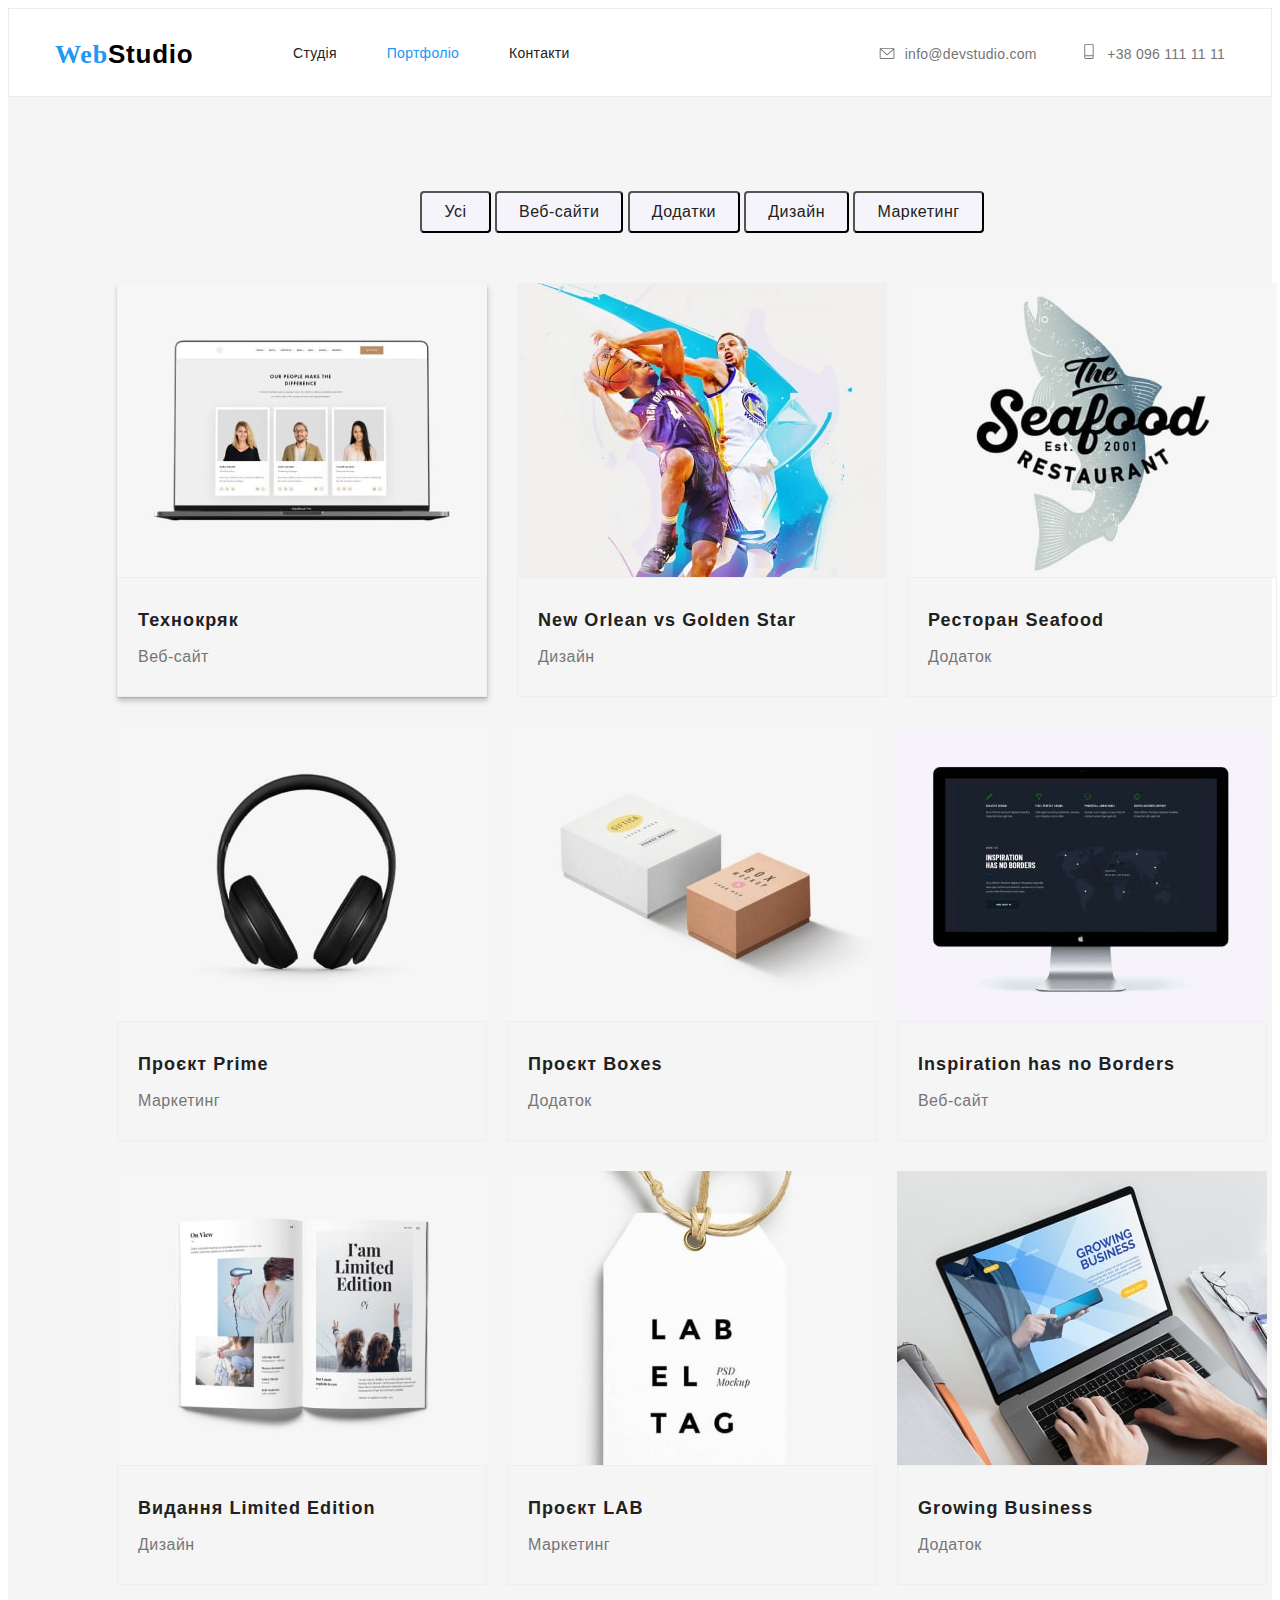
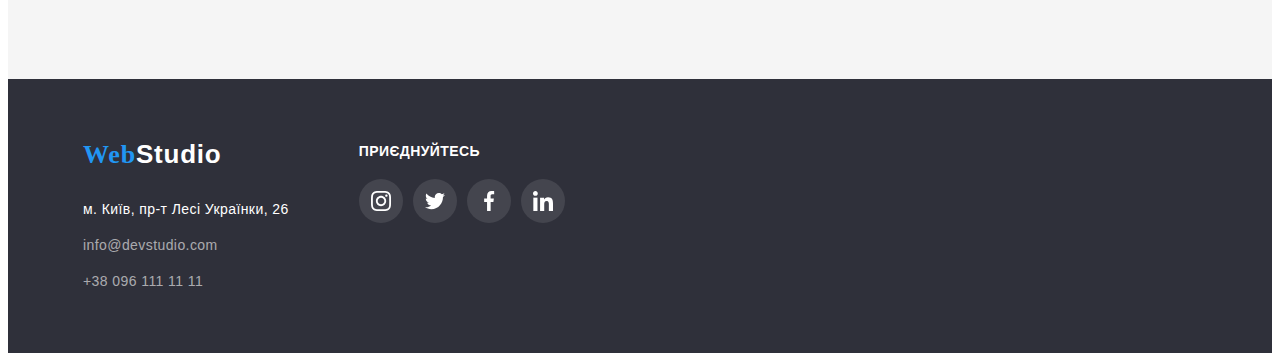
==== portfolio.html @ 47ec15b7 "finish-mod-4" ====
<!DOCTYPE html>
<html lang="en">
<head>
    <meta charset="UTF-8">
    <meta http-equiv="X-UA-Compatible" content="IE=edge">
    <meta name="viewport" content="width=device-width, initial-scale=1.0">
    <title>Portfolio</title>
    <link rel="stylesheet" href="./css/style.css">
</head>
<body>
    <header class="header">
        <div class="container">
    <a href="./studio.html" class="header-logo">
        <h1><span class="logo">Web</span><span class="logo-header">Studio</span></h1>
    </a>
    <nav class="header-nav">
        <ul class="header-list list">
            <li><a href="./studio.html" class="header-links link">Студія</a></li>
            <li><a href="./portfolio.html" class="header-link link">Портфоліо</a></li>
            <li><a href="./contacts.html" class="header-links link">Контакти</a></li>
        </ul>
    </nav>
        <div class="header-contact">
          <a href="mailto:info@devstudio.com" class="header-mail link"><svg weight="16" height="12" class="header-icons"><use href="./img/icons.svg#icon-envelope-hover"></use></svg>info@devstudio.com</a>
          <a href="tel:+380961111111" class="header-tel link"><svg weight="10" height="16" class="header-icons"><use href="./img/icons.svg#icon-Vector-4"></use></svg>+38 096 111 11 11</a>
        </div>
    </div>
 </header>

<main>
    <section class="main">
        <div class="container">
        <ul class="main-list list">
            <button type="button" class="main-button link">Усі</button>
            <button type="button" class="main-button link">Веб-сайти</button>
            <button type="button" class="main-button link">Додатки</button>
            <button type="button" class="main-button link">Дизайн</button>
            <button type="button" class="main-button link">Маркетинг</button>
        </ul>
        <ul class="list-main list">
            <li class="item">
                <img src="./img/all_img_1.jpg" alt="all image">
                <div class="item-text">
                <p class="title">Технокряк</p>
                <p class="subtitle">Веб-сайт</p>
                </div>
            </li>
            <li class="item">
                <img src="./img/all_img_2.jpg" alt="all image">
                <div class="item-text">
                <p class="title">New Orlean vs Golden Star</p>
                <p class="subtitle">Дизайн</p>
                </div>
            </li>
            <li class="item">
                <img src="./img/all_img_3.jpg" alt="all image">
                <div class="item-text">
                <p class="title">Ресторан Seafood</p>
                <p class="subtitle">Додаток</p>
                </div>
            </li>
            <li class="item">
                <img src="./img/all_img_4.jpg" alt="all image">
                <div class="item-text">
                <p class="title">Проєкт Prime</p>
                <p class="subtitle">Маркетинг</p>
                </div>
            </li>
            <li class="item">
                <img src="./img/all_img_5.jpg" alt="all image">
                <div class="item-text">
                <p class="title">Проєкт Boxes</p>
                <p class="subtitle">Додаток</p>
                </div>
            </li>
            <li class="item">
                <img src="./img/all_img_6.jpg" alt="all image">
                <div class="item-text">
                <p class="title">Inspiration has no Borders</p>
                <p class="subtitle">Веб-сайт</p>
                </div>
            </li>
            <li class="item">
                <img src="./img/all_img_7.jpg" alt="all image">
                <div class="item-text">
                <p class="title">Видання Limited Edition</p>
                <p class="subtitle">Дизайн</p>
                </div>
            </li>
            <li class="item">
                <img src="./img/all_img_8.jpg" alt="all image">
                <div class="item-text">
                <p class="title">Проєкт LAB</p>
                <p class="subtitle">Маркетинг</p>
                </div>
            </li>
            <li class="item">
                <img src="./img/all_img_9.jpg" alt="all image">
                <div class="item-text">
                <p class="title">Growing Business</p>
                <p class="subtitle">Додаток</p>
                </div>
            </li>
        </ul>
        </div>
    </section>
</main>
    
    <footer>
        <section class="footer">
            <div class="container">
        <h4>
            <span class="logo">Web</span><span class="footer-logo">Studio</span>
        </h4>
        <address class="address">
            <ul class="footer-list list">
                <li class="maps"><a href="https://goo.gl/maps/BGoxk5Z8TYpSF4ss9" style="text-decoration: none; color: white;" target="_blank" rel="noopener noreferrer nofollow">м. Київ, пр-т Лесі Українки, 26</a></li>
                <li class="mail "><a href="mailto:info@devstudio.com" style="text-decoration: none; color: rgba(255, 255, 255, 0.6);">info@devstudio.com</a></li>
                <li class="tel "><a href="tel:+380961111111" style="text-decoration: none; color: rgba(255, 255, 255, 0.6);">+38 096 111 11 11</a></li>
            </ul>
            <div class="footer-soc-list">
              <p class="footer-text">приєднуйтесь</p>
              <ul class="soc-list list">
                <li class="soc-item">
                  <a href="#" class="soc-link">
                    <svg weight="20" height="20" class="footer-soc-icons"><use href="./img/icons.svg#icon-instagram"></use></svg></a>
                </li>
                <li class="soc-item">
                  <a href="#" class="soc-link">
                    <svg weight="20" height="20" class="footer-soc-icons"><use href="./img/icons.svg#icon-twitter-1"></use></svg></a>
                </li>
                <li class="soc-item">
                  <a href="#" class="soc-link">
                    <svg weight="20" height="20" class="footer-soc-icons"><use href="./img/icons.svg#icon-facebook-1"></use></svg></a>
                </li>
                <li class="soc-item">
                  <a href="#" class="soc-link">
                    <svg weight="20" height="20" class="footer-soc-icons"><use href="./img/icons.svg#icon-linkedin-1"></use></svg></a>
                </li>
              </ul>
            </div>
        </address>
        </div>
        </section>
    </footer>
</body>
</html>
---- css/style.css ----
:root {
  --main-color: #ccc;

  --accent-color: #2196f3;

  --main-margin: 30px;
}
p,
h1,
h2,
h3,
h4,
h5,
h6 {
  margin: 0;
}
ul {
  margin: 0;
  padding-left: 0;
}
button {
  cursor: pointer;
}
img {
  display: block;
}

body {
  font-family: "Roboto", sans-serif;
  color: #212121;
}

.container {
  width: 1170px;
  padding: 0 15px;
  margin: 0 auto;
}

.link {
  text-decoration: none;
}
.list {
  list-style: none;
}
/*------------HEADER------------*/
.header {
  border: 1px solid #ececec;
}
header .container {
  display: flex;
  align-items: center;
}
.header-contact {
  margin-left: auto;
}
.header-list {
  display: flex;
}
.header-logo {
  width: 145px;
  margin: 25px 93px 25px 0;
  text-decoration: none;
}
.logo {
  font-family: "Raleway";
  font-style: normal;
  font-weight: 700;
  font-size: 26px;
  line-height: calc(31 / 26);
  letter-spacing: 0.03em;
  color: #2196f3;
}
.logo-header {
  font-family: "Raleway", sans-serif;
  font-style: normal;
  font-weight: 700;
  font-size: 26px;
  line-height: calc(31 / 26);
  letter-spacing: 0.03em;
  color: #000;
}
.header-links {
  font-family: "Roboto", sans-serif;
  font-style: normal;
  font-weight: 500;
  font-size: 14px;
  line-height: 1.14;
  letter-spacing: 0.02em;
  color: #212121;
}
/*.header-list li + li {
  margin-left: 50px;
}*/
.header-list > li:not(:last-child) {
  margin-right: 50px;
}

.header-links:hover,
.header-links:focus {
  color: var(--accent-color);
}

.header-link {
  font-family: inherit;
  font-style: normal;
  font-weight: 500;
  font-size: 14px;
  line-height: 1.14;
  letter-spacing: 0.02em;
  color: #2196f3;
}
.header-link:hover,
.header-link:focus {
  color: var(--accent-color);
}
.header-tel {
  font-weight: 500;
  font-size: 14px;
  line-height: 1.14;
  letter-spacing: 0.02em;
  color: #757575;
}
/* .header-tel:hover,
.header-tel:focus {
  color: var(--accent-color);
} */
.header-tel:hover {
  color: var(--accent-color);
}
.header-icons {
  fill: currentColor;
}
.header-mail {
  font-weight: 500;
  font-size: 14px;
  line-height: 1.14;
  letter-spacing: 0.02em;
  color: #757575;
  margin-right: 40px;
}
/* .header-mail:hover,
.header-mail:focus {
  color: var(--accent-color);
} */
.header-mail:hover {
  color: var(--accent-color);
}
.header-icons {
  fill: currentColor;
}
.header-icons {
  margin-right: 10px;
  width: 16px;
}

/*------------HERO------------*/

.hero-container {
  padding: 200px 452px 210px 452px;
  max-width: 1600px;
  margin: 0 auto;
  background-image: linear-gradient(
      rgba(47, 48, 58, 0.4),
      rgba(47, 48, 58, 0.4)
    ),
    url(../img/hero-img.jpg);
  background-repeat: no-repeat;
  background-size: cover;
  background-position: center;
  background-color: #2f303a;
}
.hero-title {
  font-family: inherit;
  font-style: normal;
  background-color: #2f303a;
  font-weight: 900;
  font-size: 44px;
  line-height: 1.36;
  text-align: center;
  letter-spacing: 0.06em;
  text-transform: uppercase;
  background-color: transparent;
  color: #ffffff;
  margin-bottom: var(--main-margin);
}
.hero-btn {
  font-family: inherit;
  font-weight: 700;
  font-size: 16px;
  line-height: 1.87;
  display: flex;
  align-items: center;
  text-align: center;
  letter-spacing: 0.06em;
  color: #ffffff;
  background: #2196f3;
  box-shadow: 0px 4px 4px rgba(0, 0, 0, 0.15);
  border-radius: 4px;
  margin: 30px auto;
  padding: 10px 24px;
}
.hero-btn:hover,
.hero-btn:focus {
  background-color: var(--accent-color);
}
/*------------TEXT------------*/
.text {
  padding: 95px;
}
.list-text {
  display: flex;
}
.text-items {
  margin-right: var(--main-margin);
}
.text-elements {
  width: 270px;
  height: 120px;
  display: flex;
  background: #f5f4fa;
  border-radius: 4px;
  justify-content: center;
  align-items: center;
}
.text-elements:not(:last-child) {
  margin: 0 0 30px 0;
}
.text-titles {
  font-weight: 700;
  font-size: 14px;
  line-height: 1.14;
  letter-spacing: 0.03em;
  text-transform: uppercase;
  color: #212121;
  padding-bottom: 10px;
}
.text-pre-titles {
  font-weight: 400;
  font-size: 14px;
  line-height: 1.71;
  letter-spacing: 0.03em;
  color: #757575;
  max-width: 270px;
}
/*------------WORK------------*/
.work {
  padding-bottom: 94px;
}
.work-title {
  font-family: inherit;
  font-weight: 700;
  font-size: 36px;
  line-height: 1.16;
  text-align: center;
  letter-spacing: 0.03em;
  color: #212121;
  padding-bottom: 50px;
}
.work-list {
  display: flex;
}
/* .work-items {
  padding-bottom: 94px;
} */
.work-items:not(:last-child) {
  margin-right: var(--main-margin);
}
/*------------TEAM------------*/
.team {
  background-color: #f5f4fa;
  padding-bottom: 94px;
}
.team-title {
  font-family: inherit;
  font-weight: 700;
  font-size: 36px;
  line-height: 1.16;
  text-align: center;
  letter-spacing: 0.03em;
  color: #212121;
  padding: 94px 0 50px;
}
.team-list {
  display: flex;
  max-width: 1170px;
}
.team-items:not(:last-child) {
  margin-right: var(--main-margin);
}
.team-items {
  width: calc((100% - 90px) / 4);
  border: 1px solid #eeeeee;
  border-radius: 0px 0px 4px 4px;
  background: #ffffff;
  box-shadow: 0px 1px 3px rgba(0, 0, 0, 0.12), 0px 1px 1px rgba(0, 0, 0, 0.14),
    0px 2px 1px rgba(0, 0, 0, 0.2);
}
.team-subject {
  font-weight: 500;
  font-size: 16px;
  line-height: 1.18;
  text-align: center;
  letter-spacing: 0.03em;
  color: #212121;
  margin: 30px 0 10px;
}
.team-desc {
  font-weight: 400;
  font-size: 16px;
  line-height: 1.18;
  text-align: center;
  letter-spacing: 0.03em;
  color: #757575;
  margin: 10px 0 16px;
}
.team-soc-list {
  display: flex;
  justify-content: center;
  align-items: center;
}
.team-soc-item {
  width: 44px;
  height: 44px;
  margin-bottom: var(--main-margin);
}
.team-soc-item:not(:last-child) {
  margin-right: 10px;
}
.team-soc-link {
  width: 100%;
  height: 100%;
  display: flex;
  background-color: #ffffff;
  border-radius: 50%;
  justify-content: center;
  align-items: center;
  color: #afb1b8;
}
.team-soc-link:hover {
  color: var(--accent-color);
}
.team-soc-icons {
  fill: currentColor;
}
/* .team-soc-link:hover .team-soc-icons {
  fill: var(--accent-color);
} */

/* .team-soc-link:hover {
  color: var(--accent-color);
}
.team-soc-icons {
  fill: currentColor;
} */
/*------------CLIENTS------------*/
.client-text {
  font-family: inherit;
  font-weight: 700;
  font-size: 36px;
  line-height: 42px;
  text-align: center;
  letter-spacing: 0.03em;
  color: #212121;
  margin: 94px auto 50px;
}
.clients-list {
  display: flex;
  justify-content: center;
  align-items: center;
}
.clients-item {
  width: 170px;
  height: 92px;
  margin-bottom: 94px;
}
.clients-item:not(:last-child) {
  margin-right: var(--main-margin);
}
.clients-link {
  width: 100%;
  height: 100%;
  display: flex;
  border: 1px solid #afb1b8;
  border-radius: 4px;
  justify-content: center;
  align-items: center;
  color: #afb1b8;
}
.clients-link:hover {
  color: var(--accent-color);
}
.clients-icons {
  fill: currentColor;
}
/* .clients-link:hover .clients-icons {
  fill: var(--accent-color);
} */

/*------------FOOTER------------*/
.footer {
  background-color: #2f303a;
  padding: 60px;
}
.address {
  display: flex;
}
.footer-logo {
  font-family: inherit;
  font-style: normal;
  font-weight: 700;
  font-size: 26px;
  line-height: 1.19;
  letter-spacing: 0.03em;
  color: #ffffff;
}
.footer-title {
  font-family: inherit;
  font-style: normal;
  font-weight: 700;
  font-size: 26px;
  line-height: 1.19;
  letter-spacing: 0.03em;
  color: #2196f3;
}
.maps {
  font-style: normal;
  font-weight: 400;
  font-size: 14px;
  line-height: 1.71;
  letter-spacing: 0.03em;
  color: #ffffff;
  margin: 28px 0 12px;
}
.maps:hover,
.maps:focus {
  color: #2196f3;
}
.mail {
  font-style: normal;
  font-weight: 400;
  font-size: 14px;
  line-height: 1.71;
  letter-spacing: 0.03em;
  color: rgba(255, 255, 255, 0.6);
  margin-bottom: 12px;
}
.mail:hover,
.mail:focus {
  color: #2196f3;
}
.tel {
  font-style: normal;
  font-weight: 400;
  font-size: 14px;
  line-height: 1.71;
  letter-spacing: 0.03em;
  color: rgba(255, 255, 255, 0.6);
}
.tel:hover,
.tel:focus {
  color: #2196f3;
}
.footer-soc-list {
  margin-top: -27px;
  margin-left: 70px;
  width: 206px;
  height: 80px;
}
.soc-list {
  display: flex;
  justify-content: center;
  align-items: center;
}
.soc-item {
  width: 44px;
  height: 44px;
}
.soc-item:not(:last-child) {
  margin-right: 10px;
}
.soc-link {
  width: 100%;
  height: 100%;
  display: flex;
  background: rgba(255, 255, 255, 0.1);
  border-radius: 50%;
  justify-content: center;
  align-items: center;
  color: #ffffff;
}
.soc-link:hover {
  background-color: var(--accent-color);
}
.footer-soc-icons {
  fill: currentColor;
}
.footer-text {
  font-family: inherit;
  font-style: normal;
  font-weight: 700;
  font-size: 14px;
  line-height: 16px;
  letter-spacing: 0.03em;
  text-transform: uppercase;
  color: #ffffff;
  padding-bottom: 20px;
}
/*------------Portfolio------------*/
.main {
  padding: 94px;
  background: #f5f5f5;
}
.main-button {
  font-family: inherit;
  font-style: normal;
  font-weight: 500;
  font-size: 16px;
  line-height: 1.62;
  text-align: center;
  letter-spacing: 0.03em;
  color: #212121;

  padding: 6px 22px 6px 22px;
  background: #f5f4fa;
  border-radius: 4px;
}
.main-button:hover,
.main-button:focus {
  background-color: #2196f3;
  box-shadow: 0px 3px 1px rgba(0, 0, 0, 0.1),
   0px 1px 2px rgba(0, 0, 0, 0.08),
   0px 2px 2px rgba(0, 0, 0, 0.12);
}
.main-list {
  margin-bottom: 50px;
  text-align: center;
}
.list-main {
  display: flex;
  flex-wrap: wrap;
  margin-left: -30px;
  margin-bottom: -30px;
}
.item {
  width: calc((100% - 120px) / 3);
  margin-left: 30px;
  margin-bottom: 30px;
  border-bottom: 110px;
}
.item-text {
  border: 1px solid #eeeeee;
  width: 368px;
}
.item:nth-child(1) {
  width: 370px;
  box-shadow: 0px 1px 1px rgba(0, 0, 0, 0.12),
    0px 4px 4px rgba(0, 0, 0, 0.06),
    1px 4px 6px rgba(0, 0, 0, 0.16);
}
.title {
  font-weight: 700;
  font-size: 18px;
  line-height: 36px;
  letter-spacing: 0.06em;
  color: #212121;
  margin: 24px 20px 4px 20px;
  width: 368px;
}
.subtitle {
  font-weight: 400;
  font-size: 16px;
  line-height: 1.87;
  letter-spacing: 0.03em;
  color: #757575;
  margin: 4px 24px 24px 20px;
}
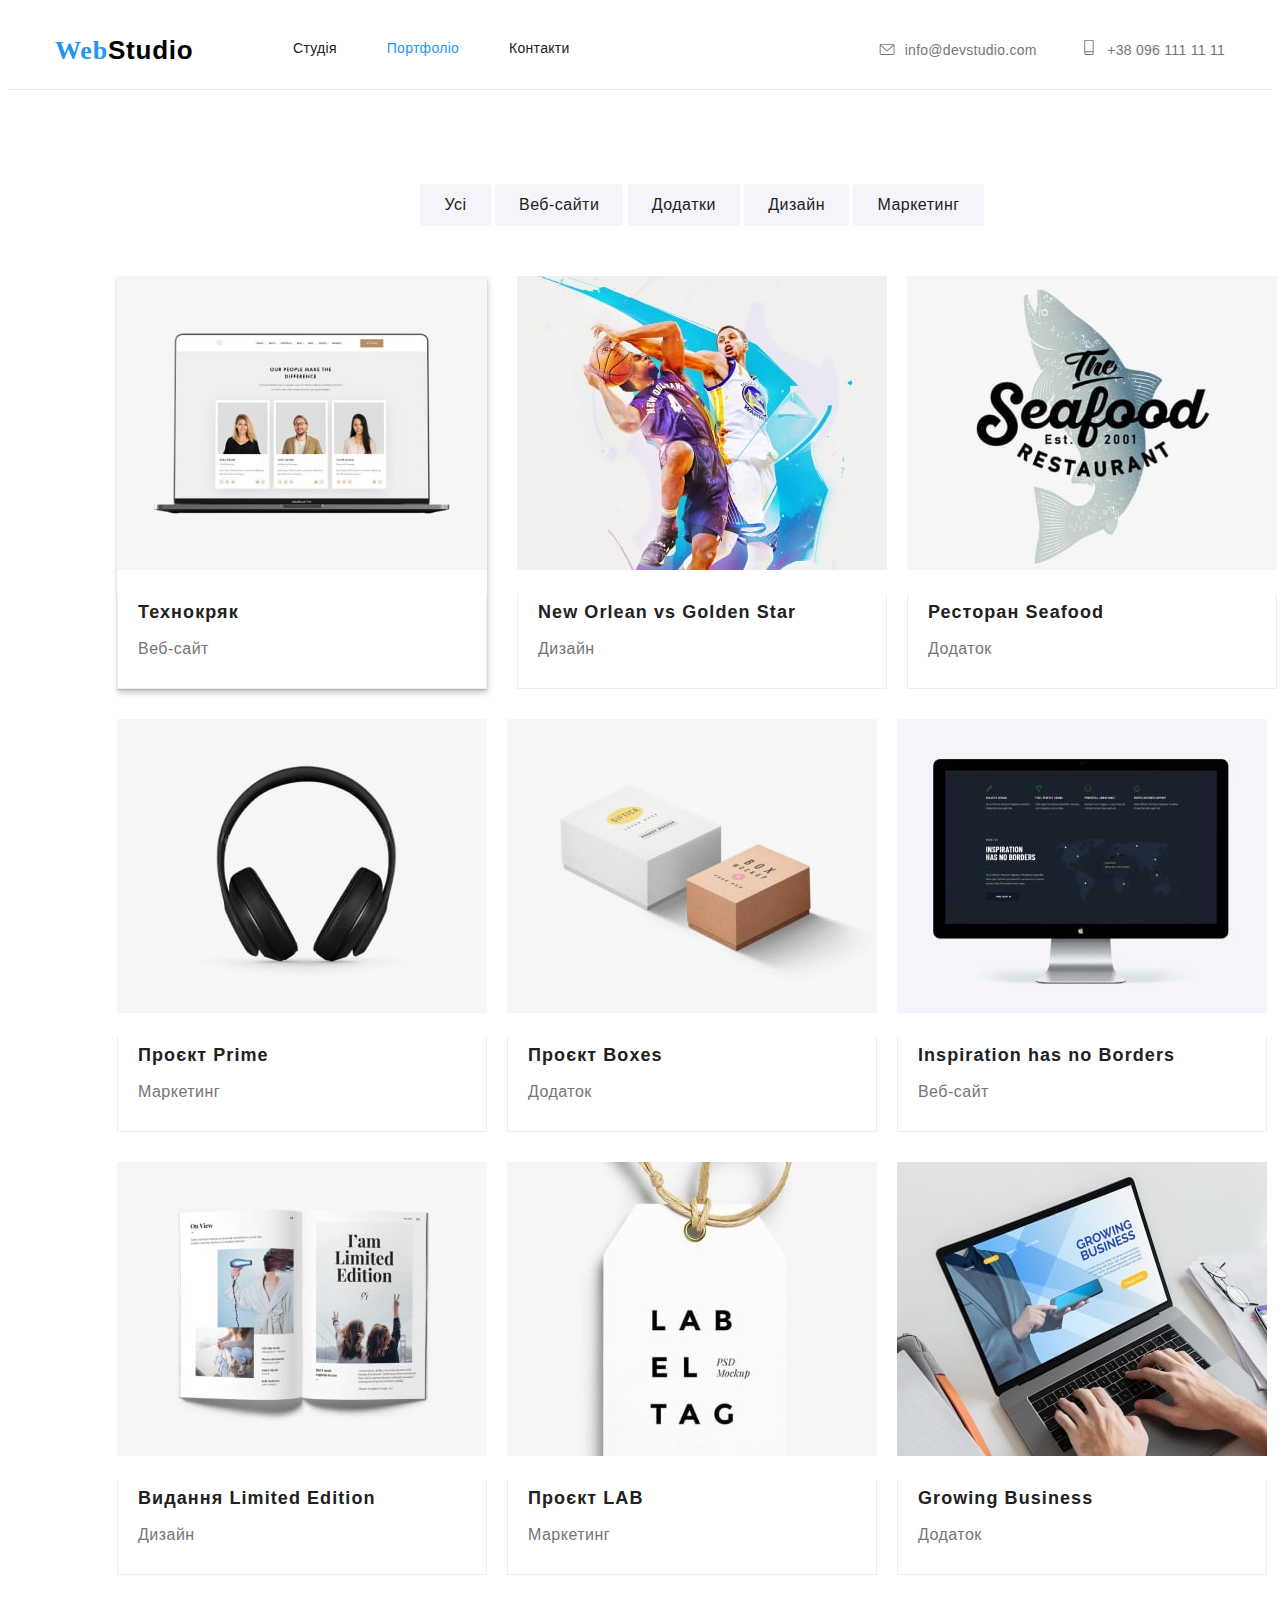
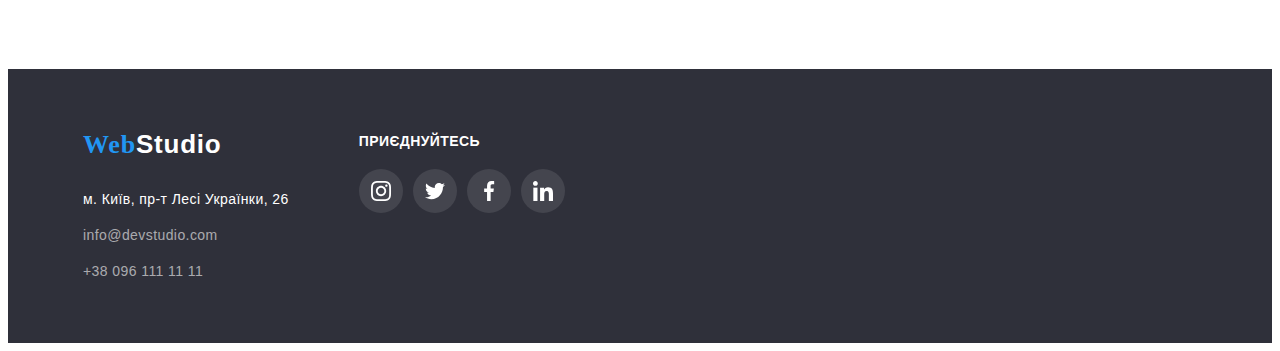
==== commit fc1a3838: "notfinish-mod-4" ====
--- a/portfolio.html
+++ b/portfolio.html
@@ -10,16 +10,16 @@
 <body>
     <header class="header">
         <div class="container">
-    <a href="./studio.html" class="header-logo">
-        <h1><span class="logo">Web</span><span class="logo-header">Studio</span></h1>
-    </a>
-    <nav class="header-nav">
-        <ul class="header-list list">
-            <li><a href="./studio.html" class="header-links link">Студія</a></li>
-            <li><a href="./portfolio.html" class="header-link link">Портфоліо</a></li>
-            <li><a href="./contacts.html" class="header-links link">Контакти</a></li>
-        </ul>
-    </nav>
+            <nav class="header-nav">
+                <a href="./studio.html" class="header-logo">
+                    <h1><span class="logo">Web</span><span class="logo-header">Studio</span></h1>
+                </a>
+                <ul class="header-list list">
+                    <li><a href="./studio.html" class="header-links link">Студія</a></li>
+                    <li><a href="./portfolio.html" class="header-link link">Портфоліо</a></li>
+                    <li><a href="./contacts.html" class="header-links link">Контакти</a></li>
+                </ul>
+            </nav>
         <div class="header-contact">
           <a href="mailto:info@devstudio.com" class="header-mail link"><svg weight="16" height="12" class="header-icons"><use href="./img/icons.svg#icon-envelope-hover"></use></svg>info@devstudio.com</a>
           <a href="tel:+380961111111" class="header-tel link"><svg weight="10" height="16" class="header-icons"><use href="./img/icons.svg#icon-Vector-4"></use></svg>+38 096 111 11 11</a>
@@ -109,9 +109,9 @@
     <footer>
         <section class="footer">
             <div class="container">
-        <h4>
-            <span class="logo">Web</span><span class="footer-logo">Studio</span>
-        </h4>
+                <a href="./studio.html" class="header-logo">
+                    <h4><span class="logo">Web</span><span class="footer-logo">Studio</span></h4>
+                </a>
         <address class="address">
             <ul class="footer-list list">
                 <li class="maps"><a href="https://goo.gl/maps/BGoxk5Z8TYpSF4ss9" style="text-decoration: none; color: white;" target="_blank" rel="noopener noreferrer nofollow">м. Київ, пр-т Лесі Українки, 26</a></li>
--- a/css/style.css
+++ b/css/style.css
@@ -44,9 +44,16 @@
 }
 /*------------HEADER------------*/
 .header {
-  border: 1px solid #ececec;
+  border-bottom: 1px;
+  border-bottom-style: solid;
+  border-color: #ececec;
+  padding: 25px 0;
 }
 header .container {
+  display: flex;
+  align-items: center;
+}
+.header-nav {
   display: flex;
   align-items: center;
 }
@@ -54,12 +61,22 @@
   margin-left: auto;
 }
 .header-list {
+  font-family: "Roboto";
+  font-style: normal;
+  font-weight: 500;
+  font-size: 14px;
+  line-height: 16px;
+  letter-spacing: 0.02em;
+  color: #212121;
   display: flex;
 }
 .header-logo {
   width: 145px;
-  margin: 25px 93px 25px 0;
+  height: 31px;
+  margin-right: 93px;
   text-decoration: none;
+  display: flex;
+  align-items: center;
 }
 .logo {
   font-family: "Raleway";
@@ -67,6 +84,7 @@
   font-weight: 700;
   font-size: 26px;
   line-height: calc(31 / 26);
+  /* identical to box height */
   letter-spacing: 0.03em;
   color: #2196f3;
 }
@@ -78,6 +96,7 @@
   line-height: calc(31 / 26);
   letter-spacing: 0.03em;
   color: #000;
+  margin-right: 93px;
 }
 .header-links {
   font-family: "Roboto", sans-serif;
@@ -101,7 +120,7 @@
 }
 
 .header-link {
-  font-family: inherit;
+  font-family: "Roboto", sans-serif;
   font-style: normal;
   font-weight: 500;
   font-size: 14px;
@@ -124,7 +143,8 @@
 .header-tel:focus {
   color: var(--accent-color);
 } */
-.header-tel:hover {
+.header-tel:hover,
+.header-tel:focus {
   color: var(--accent-color);
 }
 .header-icons {
@@ -142,7 +162,8 @@
 .header-mail:focus {
   color: var(--accent-color);
 } */
-.header-mail:hover {
+.header-mail:hover,
+.header-mail:focus {
   color: var(--accent-color);
 }
 .header-icons {
@@ -181,6 +202,8 @@
   text-transform: uppercase;
   background-color: transparent;
   color: #ffffff;
+  display: flex;
+  align-items: center;
   margin-bottom: var(--main-margin);
 }
 .hero-btn {
@@ -196,6 +219,7 @@
   background: #2196f3;
   box-shadow: 0px 4px 4px rgba(0, 0, 0, 0.15);
   border-radius: 4px;
+  border-color: transparent;
   margin: 30px auto;
   padding: 10px 24px;
 }
@@ -289,7 +313,6 @@
 }
 .team-items {
   width: calc((100% - 90px) / 4);
-  border: 1px solid #eeeeee;
   border-radius: 0px 0px 4px 4px;
   background: #ffffff;
   box-shadow: 0px 1px 3px rgba(0, 0, 0, 0.12), 0px 1px 1px rgba(0, 0, 0, 0.14),
@@ -388,6 +411,7 @@
 }
 .clients-link:hover {
   color: var(--accent-color);
+  border-color: var(--accent-color);
 }
 .clients-icons {
   fill: currentColor;
@@ -508,7 +532,6 @@
 /*------------Portfolio------------*/
 .main {
   padding: 94px;
-  background: #f5f5f5;
 }
 .main-button {
   font-family: inherit;
@@ -519,14 +542,16 @@
   text-align: center;
   letter-spacing: 0.03em;
   color: #212121;
-
   padding: 6px 22px 6px 22px;
   background: #f5f4fa;
   border-radius: 4px;
+  border-color: transparent;
 }
 .main-button:hover,
 .main-button:focus {
+  color: #ffffff;
   background-color: #2196f3;
+  border-color: transparent;
   box-shadow: 0px 3px 1px rgba(0, 0, 0, 0.1),
    0px 1px 2px rgba(0, 0, 0, 0.08),
    0px 2px 2px rgba(0, 0, 0, 0.12);
@@ -548,8 +573,20 @@
   border-bottom: 110px;
 }
 .item-text {
-  border: 1px solid #eeeeee;
+  /* border: 1px solid #eeeeee; */
   width: 368px;
+
+  border-right-width: 1px;
+  border-right-style: solid;
+  border-right-color: #eeeeee;
+
+  border-bottom-width: 1px;
+  border-bottom-style: solid;
+  border-bottom-color: #eeeeee;
+
+  border-left-width: 1px;
+  border-left-style: solid;
+  border-left-color: #eeeeee;
 }
 .item:nth-child(1) {
   width: 370px;
